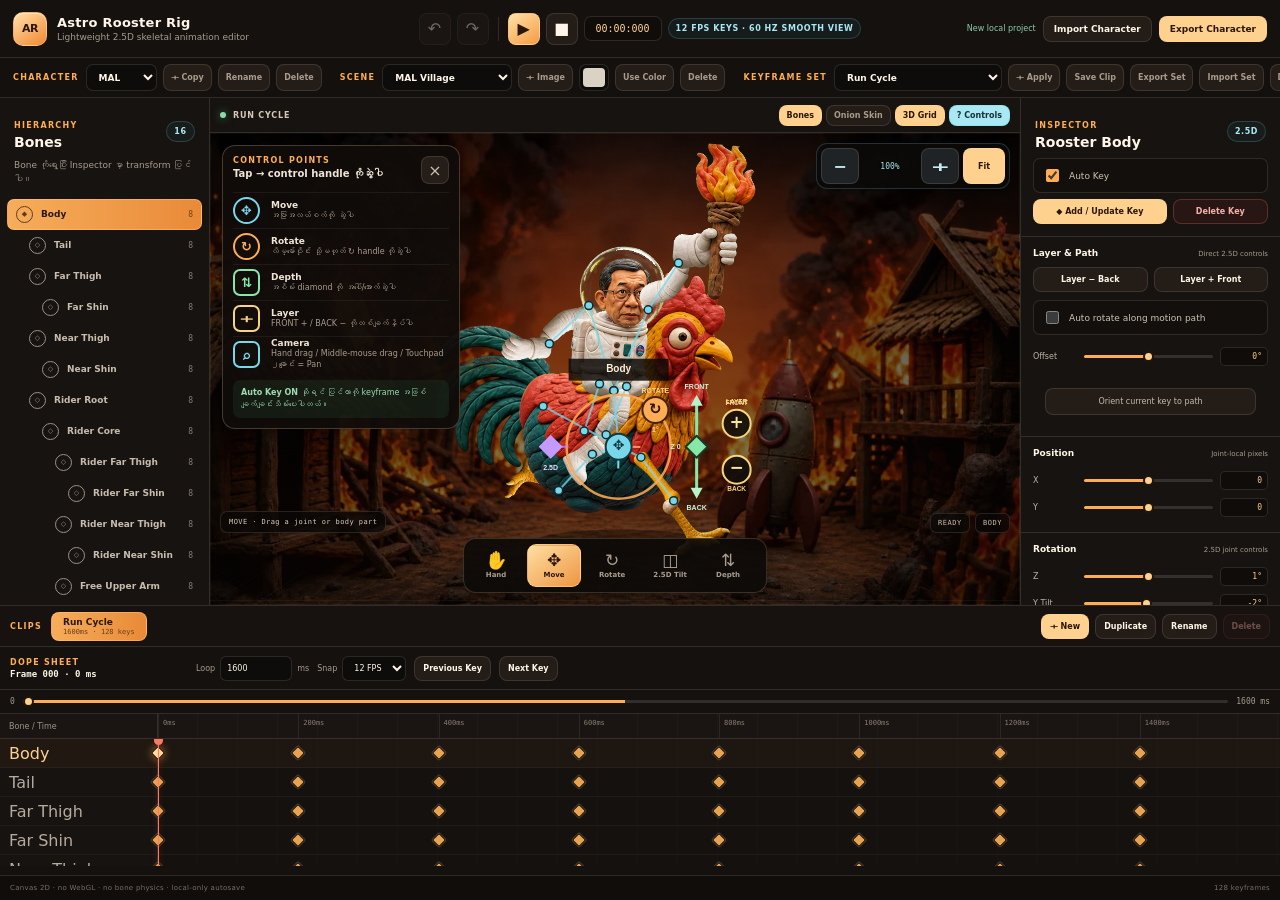
==== astro_rooster_rig_editor.html @ 4b8a8144 "Rage Animator: Astro Rooster 2.5D rig editor" ====
<!doctype html>
<html lang="my">
<head>
  <meta charset="utf-8">
  <meta name="viewport" content="width=device-width, initial-scale=1, viewport-fit=cover">
  <meta name="theme-color" content="#100d0b">
  <meta name="description" content="A lightweight 2.5D character, scene, and skeletal animation editor for the Astro Rooster story world.">
  <title>Astro Rooster · Character & 2.5D Rig Editor</title>
  <link rel="stylesheet" href="rig-editor/rig-editor.css?v=10">
</head>
<body>
  <div class="editor-app" id="editorApp">
    <header class="topbar">
      <div class="brand-lockup">
        <span class="brand-mark">AR</span>
        <div>
          <h1>Astro Rooster Rig</h1>
          <p>Lightweight 2.5D skeletal animation editor</p>
        </div>
      </div>

      <div class="transport" aria-label="Playback controls">
        <button class="tool-button" id="undoButton" type="button" title="Undo (Ctrl+Z)">↶</button>
        <button class="tool-button" id="redoButton" type="button" title="Redo (Ctrl+Shift+Z)">↷</button>
        <span class="toolbar-divider" aria-hidden="true"></span>
        <button class="tool-button primary" id="playButton" type="button" aria-label="Play animation" title="Play / Pause (Space)">
          <span id="playIcon" aria-hidden="true">▶</span>
        </button>
        <button class="tool-button" id="stopButton" type="button" aria-label="Stop and return to start" title="Stop">■</button>
        <output class="timecode" id="timecode">00:00:000</output>
        <span class="fps-chip">12 FPS keys · 60 Hz smooth view</span>
      </div>

      <div class="file-tools">
        <span class="save-state" id="saveState">Local autosave ready</span>
        <button class="text-button" id="importButton" type="button">Import Character</button>
        <button class="text-button accent" id="exportButton" type="button">Export Character</button>
        <input id="importInput" type="file" accept="application/json,.json" hidden>
        <input id="sceneImageInput" type="file" accept="image/*" hidden>
      </div>
    </header>

    <div class="library-bar" aria-label="Character and scene library">
      <div class="lib-group">
        <span class="kicker">Character</span>
        <select class="lib-select" id="characterSelect" aria-label="Active character"></select>
        <button class="mini-button" id="newCharacterButton" type="button" title="Save a customizable copy of the current character">＋ Copy</button>
        <button class="mini-button" id="renameCharacterButton" type="button">Rename</button>
        <button class="mini-button" id="deleteCharacterButton" type="button">Delete</button>
      </div>
      <div class="lib-group">
        <span class="kicker">Scene</span>
        <select class="lib-select" id="sceneSelect" aria-label="Active scene"></select>
        <button class="mini-button" id="addSceneButton" type="button" title="Add a background image as a new scene">＋ Image</button>
        <input class="scene-color-input" id="sceneColorInput" type="color" value="#d9d2c5" aria-label="Custom solid background color" title="Choose a solid background color">
        <button class="mini-button" id="useSolidColorButton" type="button" title="Use the selected one-color background">Use Color</button>
        <button class="mini-button" id="deleteSceneButton" type="button">Delete</button>
      </div>
      <div class="lib-group keyframe-lib-group">
        <span class="kicker">Keyframe Set</span>
        <select class="lib-select" id="keyframeSetSelect" aria-label="Ready-made keyframe set"></select>
        <button class="mini-button accent" id="applyKeyframeSetButton" type="button" title="Add this set as a new editable clip">＋ Apply</button>
        <button class="mini-button" id="saveKeyframeSetButton" type="button" title="Save the active clip into the keyframe library">Save Clip</button>
        <button class="mini-button" id="exportKeyframeSetButton" type="button">Export Set</button>
        <button class="mini-button" id="importKeyframeSetButton" type="button">Import Set</button>
        <button class="mini-button" id="deleteKeyframeSetButton" type="button">Delete</button>
        <input id="keyframeSetInput" type="file" accept="application/json,.json" hidden>
      </div>
    </div>

    <main class="workspace">
      <aside class="panel hierarchy-panel" id="hierarchyPanel" aria-label="Rig hierarchy">
        <div class="panel-heading">
          <div>
            <span class="kicker">Hierarchy</span>
            <h2>Bones</h2>
          </div>
          <span class="count-badge" id="boneCount">15</span>
        </div>
        <p class="panel-note">Bone ကိုရွေးပြီး Inspector မှာ transform ပြင်ပါ။</p>
        <div class="bone-list" id="boneList" role="tree" aria-label="Character bone hierarchy"></div>
      </aside>

      <section class="viewport-panel" id="viewportPanel" aria-label="Animation viewport">
        <div class="viewport-toolbar">
          <div class="shot-info">
            <span class="status-dot"></span>
            <strong id="activeClipLabel">RUN CYCLE</strong>
          </div>
          <div class="view-toggles">
            <button class="mini-button active" id="skeletonToggle" type="button" aria-pressed="true">Bones</button>
            <button class="mini-button" id="onionToggle" type="button" aria-pressed="false">Onion Skin</button>
            <button class="mini-button active" id="gridToggle" type="button" aria-pressed="true">3D Grid</button>
            <button class="mini-button help-button active" id="controlHelpButton" type="button" aria-pressed="true">? Controls</button>
          </div>
        </div>

        <div class="stage-shell show-grid" id="stageShell">
          <img
            class="scene-art"
            id="sceneArt"
            src="chickenrun-background-lite.webp"
            alt="Scene background for the animation stage"
            draggable="false"
          >
          <div class="perspective-floor" aria-hidden="true"></div>
          <canvas id="rigCanvas" aria-label="Editable skeletal character rig"></canvas>
          <div class="stage-vignette" aria-hidden="true"></div>
          <div class="camera-controls" aria-label="Stage camera controls">
            <button id="zoomOutButton" type="button" aria-label="Zoom out">−</button>
            <output id="cameraZoomLevel">100%</output>
            <button id="zoomInButton" type="button" aria-label="Zoom in">＋</button>
            <button class="fit-camera-button" id="fitCameraButton" type="button">Fit</button>
          </div>
          <div class="interaction-dock" id="interactionDock" role="toolbar" aria-label="Direct rig tools">
            <button class="rig-tool" data-tool="hand" type="button" aria-pressed="false" title="Hand camera pan (H)">
              <span aria-hidden="true">✋</span>
              <small>Hand</small>
            </button>
            <button class="rig-tool active" data-tool="move" type="button" aria-pressed="true">
              <span aria-hidden="true">✥</span>
              <small>Move</small>
            </button>
            <button class="rig-tool" data-tool="rotate" type="button" aria-pressed="false">
              <span aria-hidden="true">↻</span>
              <small>Rotate</small>
            </button>
            <button class="rig-tool" data-tool="tilt" type="button" aria-pressed="false">
              <span aria-hidden="true">◫</span>
              <small>2.5D Tilt</small>
            </button>
            <button class="rig-tool" data-tool="depth" type="button" aria-pressed="false">
              <span aria-hidden="true">⇅</span>
              <small>Depth</small>
            </button>
            <button class="rig-tool" data-tool="whole" type="button" aria-pressed="false">
              <span aria-hidden="true">◎</span>
              <small>Whole Rig</small>
            </button>
            <button class="rig-tool" data-tool="path" type="button" aria-pressed="false">
              <span aria-hidden="true">⌁</span>
              <small>Path</small>
            </button>
          </div>
          <output class="gesture-readout" id="gestureReadout" aria-live="polite">MOVE · Drag a joint or body part</output>
          <aside class="control-coach" id="controlCoach" aria-label="On-canvas control guide">
            <div class="coach-heading">
              <div>
                <span class="kicker">Control Points</span>
                <strong>Tap → control handle ကိုဆွဲပါ</strong>
              </div>
              <button id="closeControlCoach" type="button" aria-label="Close control guide">×</button>
            </div>
            <div class="coach-step">
              <span class="coach-swatch move-swatch">✥</span>
              <p><b>Move</b><small>အပြာအလယ်စက်ကို ဆွဲပါ</small></p>
            </div>
            <div class="coach-step">
              <span class="coach-swatch rotate-swatch">↻</span>
              <p><b>Rotate</b><small>လိမ္မော်ဝိုင်း သို့မဟုတ် ↻ handle ကိုဆွဲပါ</small></p>
            </div>
            <div class="coach-step">
              <span class="coach-swatch depth-swatch">⇅</span>
              <p><b>Depth</b><small>အစိမ်း diamond ကို အပေါ်/အောက်ဆွဲပါ</small></p>
            </div>
            <div class="coach-step">
              <span class="coach-swatch layer-swatch">＋</span>
              <p><b>Layer</b><small>FRONT + / BACK − ကိုတစ်ချက်နှိပ်ပါ</small></p>
            </div>
            <div class="coach-step">
              <span class="coach-swatch camera-swatch">⌕</span>
              <p><b>Camera</b><small>Hand drag / Middle-mouse drag / Touchpad ၂ချောင်း = Pan</small></p>
            </div>
            <p class="coach-tip"><b>Auto Key ON</b> ဆိုရင် ပြင်တာကို keyframe အဖြစ်ချက်ချင်းသိမ်းပေးပါတယ်။</p>
          </aside>
          <div class="stage-loading" id="stageLoading">Loading rig parts…</div>
          <div class="view-stats" aria-live="polite">
            <span id="renderStatus">READY</span>
            <span id="selectedStatus">Rooster Body</span>
          </div>
        </div>
      </section>

      <aside class="panel inspector-panel" id="inspectorPanel" aria-label="Selected bone inspector">
        <div class="panel-heading">
          <div>
            <span class="kicker">Inspector</span>
            <h2 id="selectedBoneName">Rooster Body</h2>
          </div>
          <span class="depth-badge">2.5D</span>
        </div>

        <div class="inspector-actions">
          <label class="toggle-row">
            <input id="autoKeyToggle" type="checkbox" checked>
            <span>Auto Key</span>
          </label>
          <button class="compact-button accent" id="addKeyButton" type="button">◆ Add / Update Key</button>
          <button class="compact-button danger" id="deleteKeyButton" type="button">Delete Key</button>
        </div>

        <div class="control-group direct-control-group">
          <div class="group-title">
            <span>Layer & Path</span>
            <small>Direct 2.5D controls</small>
          </div>
          <div class="layer-buttons">
            <button class="compact-button" id="layerDownButton" type="button">Layer − Back</button>
            <button class="compact-button" id="layerUpButton" type="button">Layer + Front</button>
          </div>
          <label class="toggle-row path-toggle">
            <input id="autoOrientPathToggle" type="checkbox">
            <span>Auto rotate along motion path</span>
          </label>
          <label class="property-row path-offset-row">
            <span>Offset</span>
            <input id="pathAngleOffset" type="range" min="-180" max="180" step="1" value="0">
            <output id="pathAngleOffsetOutput">0°</output>
          </label>
          <button class="reset-button path-orient-button" id="orientPathButton" type="button">Orient current key to path</button>
        </div>

        <div class="control-group">
          <div class="group-title">
            <span>Position</span>
            <small>Joint-local pixels</small>
          </div>
          <label class="property-row">
            <span>X</span>
            <input data-prop="tx" type="range" min="-140" max="140" step="1">
            <output data-output="tx">0</output>
          </label>
          <label class="property-row">
            <span>Y</span>
            <input data-prop="ty" type="range" min="-140" max="140" step="1">
            <output data-output="ty">0</output>
          </label>
        </div>

        <div class="control-group">
          <div class="group-title">
            <span>Rotation</span>
            <small>2.5D joint controls</small>
          </div>
          <label class="property-row">
            <span>Z</span>
            <input data-prop="rz" type="range" min="-180" max="180" step=".5">
            <output data-output="rz">0°</output>
          </label>
          <label class="property-row">
            <span>Y Tilt</span>
            <input data-prop="ry" type="range" min="-65" max="65" step=".5">
            <output data-output="ry">0°</output>
          </label>
        </div>

        <div class="control-group">
          <div class="group-title">
            <span>Depth & Scale</span>
            <small>Layer/perspective</small>
          </div>
          <label class="property-row">
            <span>Z Depth</span>
            <input data-prop="z" type="range" min="-160" max="160" step="1">
            <output data-output="z">0</output>
          </label>
          <label class="property-row">
            <span>Scale</span>
            <input data-prop="scale" type="range" min=".55" max="1.45" step=".01">
            <output data-output="scale">1.00×</output>
          </label>
        </div>

        <button class="reset-button" id="resetTransformButton" type="button">Reset current transform</button>

        <div class="help-card">
          <strong>Keyboard</strong>
          <span>Canvas — Select a tool, then mouse/touch drag</span>
          <span>H — Hand tool · Middle mouse — Pan</span>
          <span>Touchpad — Two-finger pan · Pinch zoom</span>
          <span>Camera — Two fingers zoom + pan</span>
          <span>Whole Rig — One finger moves the root</span>
          <span>Space — Play/Pause</span>
          <span>K — Add keyframe</span>
          <span>Delete — Remove key</span>
          <span>← / → — Previous/next frame</span>
        </div>
      </aside>
    </main>

    <section class="timeline-panel" id="timelinePanel" aria-label="Keyframe timeline">
      <div class="clip-bar" aria-label="Animation clips and actions">
        <span class="kicker">Clips</span>
        <div class="clip-tabs" id="clipTabs" role="tablist" aria-label="Animation actions"></div>
        <div class="clip-actions">
          <button class="compact-button accent" id="newClipButton" type="button" title="New empty action">＋ New</button>
          <button class="compact-button" id="duplicateClipButton" type="button" title="Duplicate current action">Duplicate</button>
          <button class="compact-button" id="renameClipButton" type="button" title="Rename current action">Rename</button>
          <button class="compact-button danger" id="deleteClipButton" type="button" title="Delete current action">Delete</button>
        </div>
      </div>
      <div class="timeline-toolbar">
        <div>
          <span class="kicker">Dope Sheet</span>
          <strong id="frameReadout">Frame 000 · 0 ms</strong>
        </div>
        <label class="duration-control">
          <span>Loop</span>
          <input id="durationInput" type="number" min="400" max="10000" step="100" value="1600">
          <span>ms</span>
        </label>
        <label class="snap-control">
          <span>Snap</span>
          <select id="snapSelect">
            <option value="12" selected>12 FPS</option>
            <option value="24">24 FPS</option>
            <option value="30">30 FPS</option>
            <option value="60">60 FPS</option>
            <option value="0">Free</option>
          </select>
        </label>
        <button class="compact-button" id="previousKeyButton" type="button">Previous Key</button>
        <button class="compact-button" id="nextKeyButton" type="button">Next Key</button>
      </div>

      <div class="scrubber-row">
        <span>0</span>
        <input id="timelineScrubber" type="range" min="0" max="1600" step="1" value="0" aria-label="Timeline playhead">
        <span id="durationLabel">1600 ms</span>
      </div>

      <div class="tracks-scroll" id="tracksScroll">
        <div class="ruler-row">
          <span class="track-label">Bone / Time</span>
          <div class="ruler" id="timelineRuler"></div>
        </div>
        <div class="tracks-body" id="tracksBody">
          <div class="timeline-playhead" id="timelinePlayhead" aria-hidden="true"></div>
        </div>
      </div>
    </section>

    <footer class="statusbar">
      <span>Canvas 2D · no WebGL · no bone physics · local-only autosave</span>
      <span id="keyCountStatus">0 keyframes</span>
    </footer>

    <nav class="mobile-nav" aria-label="Mobile editor navigation">
      <button class="active" data-scroll-target="viewportPanel" type="button"><span>▣</span><small>Stage</small></button>
      <button data-scroll-target="hierarchyPanel" type="button"><span>◇</span><small>Bones</small></button>
      <button class="mobile-key-button" id="mobileAddKeyButton" type="button"><span>◆</span><small>Key</small></button>
      <button data-scroll-target="inspectorPanel" type="button"><span>☷</span><small>Controls</small></button>
      <button data-scroll-target="timelinePanel" type="button"><span>⌁</span><small>Timeline</small></button>
    </nav>
  </div>

  <script src="rig-editor/rig-editor.js?v=10"></script>
</body>
</html>
---- rig-editor/rig-editor.css ----
:root {
  color-scheme: dark;
  --bg: #0e0c0b;
  --panel: #171310;
  --panel-2: #1d1814;
  --panel-3: #241d18;
  --line: rgba(255, 236, 211, .12);
  --line-strong: rgba(255, 196, 119, .28);
  --text: #fff6e9;
  --muted: #a89b8c;
  --accent: #ffad55;
  --accent-2: #ffd18f;
  --cyan: #78d7e9;
  --danger: #ee7770;
  --label-width: 158px;
  font-family: Inter, "Noto Sans Myanmar", "Myanmar Text", system-ui, sans-serif;
}

* {
  box-sizing: border-box;
}

html,
body {
  min-width: 320px;
  min-height: 100%;
  margin: 0;
  background: var(--bg);
}

body {
  height: 100vh;
  height: 100dvh;
  color: var(--text);
  overflow: hidden;
}

button,
input,
select {
  font: inherit;
}

button {
  color: inherit;
}

button:focus-visible,
input:focus-visible,
select:focus-visible {
  outline: 2px solid var(--accent);
  outline-offset: 2px;
}

.editor-app {
  height: 100vh;
  height: 100dvh;
  display: grid;
  grid-template-rows: 58px auto minmax(0, 1fr) minmax(180px, 30%) 25px;
  background:
    radial-gradient(circle at 45% 15%, rgba(111, 51, 27, .12), transparent 34%),
    var(--bg);
}

.library-bar {
  position: relative;
  z-index: 9;
  display: flex;
  align-items: center;
  gap: 18px;
  min-width: 0;
  padding: 6px 13px;
  overflow-x: auto;
  border-bottom: 1px solid var(--line);
  background: #13100e;
  scrollbar-width: none;
}

.library-bar::-webkit-scrollbar {
  display: none;
}

.lib-group {
  display: flex;
  align-items: center;
  flex: 0 0 auto;
  gap: 6px;
}

.lib-group .kicker {
  margin-right: 1px;
}

.lib-select {
  height: 27px;
  max-width: 190px;
  padding: 3px 8px;
  border: 1px solid var(--line);
  border-radius: 7px;
  color: var(--text);
  background: #0e0c0b;
  font-size: 9px;
  font-weight: 700;
}

.lib-group .mini-button {
  min-height: 27px;
}

.keyframe-lib-group .lib-select {
  min-width: 168px;
}

.scene-color-input {
  width: 30px;
  height: 27px;
  padding: 2px;
  border: 1px solid var(--line);
  border-radius: 7px;
  background: #0e0c0b;
  cursor: pointer;
}

.scene-color-input::-webkit-color-swatch-wrapper {
  padding: 1px;
}

.scene-color-input::-webkit-color-swatch {
  border: 0;
  border-radius: 4px;
}

.scene-color-input::-moz-color-swatch {
  border: 0;
  border-radius: 4px;
}

.topbar {
  position: relative;
  z-index: 10;
  display: grid;
  grid-template-columns: minmax(230px, 1fr) auto minmax(230px, 1fr);
  align-items: center;
  gap: 18px;
  min-width: 0;
  padding: 8px 13px;
  border-bottom: 1px solid var(--line);
  background: #15110f;
}

.brand-lockup,
.transport,
.file-tools,
.panel-heading,
.timeline-toolbar,
.inspector-actions,
.view-toggles,
.shot-info,
.scrubber-row,
.statusbar {
  display: flex;
  align-items: center;
}

.brand-lockup {
  min-width: 0;
  gap: 10px;
}

.brand-mark {
  display: grid;
  flex: 0 0 auto;
  width: 34px;
  height: 34px;
  place-items: center;
  border: 1px solid rgba(255, 194, 111, .45);
  border-radius: 10px;
  color: #2a1709;
  background: linear-gradient(145deg, #ffe1a8, #f18833);
  box-shadow: inset 0 1px rgba(255,255,255,.5);
  font-size: 11px;
  font-weight: 900;
  letter-spacing: -.04em;
}

.brand-lockup h1,
.brand-lockup p {
  overflow: hidden;
  margin: 0;
  text-overflow: ellipsis;
  white-space: nowrap;
}

.brand-lockup h1 {
  font-size: 13px;
  letter-spacing: .02em;
}

.brand-lockup p {
  margin-top: 2px;
  color: var(--muted);
  font-size: 9px;
}

.transport {
  justify-content: center;
  gap: 6px;
}

.toolbar-divider {
  width: 1px;
  height: 24px;
  margin: 0 3px;
  background: var(--line);
}

.tool-button,
.text-button,
.mini-button,
.compact-button,
.reset-button {
  border: 1px solid var(--line);
  border-radius: 8px;
  color: var(--text);
  background: #231c17;
  cursor: pointer;
  transition: border-color .15s ease, background .15s ease, color .15s ease, transform .15s ease;
}

.tool-button:hover,
.text-button:hover,
.mini-button:hover,
.compact-button:hover,
.reset-button:hover {
  border-color: var(--line-strong);
  background: #2b211a;
}

.tool-button:active,
.text-button:active,
.mini-button:active,
.compact-button:active,
.reset-button:active {
  transform: translateY(1px);
}

.tool-button {
  display: grid;
  width: 32px;
  height: 32px;
  padding: 0;
  place-items: center;
}

.tool-button.primary {
  color: #2a1709;
  border-color: rgba(255, 211, 143, .55);
  background: linear-gradient(145deg, #ffe1a7, #f59b43);
}

.tool-button:disabled,
.compact-button:disabled {
  opacity: .38;
  cursor: default;
  transform: none;
}

.timecode {
  min-width: 78px;
  padding: 6px 7px;
  border: 1px solid var(--line);
  border-radius: 7px;
  color: var(--accent-2);
  background: #0f0c0a;
  font-family: "SFMono-Regular", Consolas, monospace;
  font-size: 10px;
  text-align: center;
}

.fps-chip,
.count-badge,
.depth-badge {
  padding: 5px 7px;
  border: 1px solid rgba(120, 215, 233, .2);
  border-radius: 999px;
  color: #a9e9f3;
  background: rgba(37, 104, 116, .13);
  font-size: 8px;
  font-weight: 800;
  letter-spacing: .07em;
  text-transform: uppercase;
  white-space: nowrap;
}

.file-tools {
  min-width: 0;
  justify-content: flex-end;
  gap: 7px;
}

.save-state {
  overflow: hidden;
  max-width: 150px;
  color: #8fcba9;
  font-size: 8px;
  text-overflow: ellipsis;
  white-space: nowrap;
}

.text-button {
  padding: 7px 10px;
  font-size: 9px;
  font-weight: 800;
}

.text-button.accent,
.compact-button.accent {
  color: #2a1709;
  border-color: rgba(255, 211, 143, .45);
  background: var(--accent-2);
}

.workspace {
  display: grid;
  min-height: 0;
  grid-template-columns: 210px minmax(360px, 1fr) 260px;
  background: #0c0a09;
}

.panel {
  min-width: 0;
  min-height: 0;
  overflow: auto;
  background: var(--panel);
}

.hierarchy-panel {
  border-right: 1px solid var(--line);
}

.inspector-panel {
  border-left: 1px solid var(--line);
}

.panel-heading {
  justify-content: space-between;
  gap: 12px;
  padding: 15px 14px 8px;
}

.panel-heading h2 {
  margin: 2px 0 0;
  font-size: 14px;
}

.kicker {
  color: var(--accent);
  font-size: 8px;
  font-weight: 900;
  letter-spacing: .16em;
  text-transform: uppercase;
}

.count-badge,
.depth-badge {
  min-width: 29px;
  text-align: center;
}

.panel-note {
  margin: 0;
  padding: 0 14px 12px;
  color: var(--muted);
  font-size: 9px;
  line-height: 1.6;
}

.bone-list {
  padding: 0 7px 18px;
}

.bone-item {
  position: relative;
  display: grid;
  width: 100%;
  grid-template-columns: 18px minmax(0, 1fr) auto;
  align-items: center;
  gap: 7px;
  min-height: 31px;
  padding: 5px 8px;
  padding-left: calc(8px + var(--depth, 0) * 13px);
  border: 1px solid transparent;
  border-radius: 7px;
  color: #c8bcaf;
  background: transparent;
  cursor: pointer;
  text-align: left;
}

.bone-item:hover {
  color: var(--text);
  background: rgba(255,255,255,.035);
}

.bone-item.selected {
  color: #2b1709;
  border-color: rgba(255, 205, 135, .42);
  background: linear-gradient(90deg, #f6ad5a, #e98a38);
}

.bone-icon {
  display: grid;
  width: 17px;
  height: 17px;
  place-items: center;
  border: 1px solid currentColor;
  border-radius: 50%;
  font-size: 7px;
  opacity: .75;
}

.bone-name {
  overflow: hidden;
  font-size: 9px;
  font-weight: 700;
  text-overflow: ellipsis;
  white-space: nowrap;
}

.bone-keys {
  font-family: Consolas, monospace;
  font-size: 8px;
  opacity: .64;
}

.viewport-panel {
  position: relative;
  display: grid;
  min-width: 0;
  min-height: 0;
  grid-template-rows: 35px minmax(0, 1fr);
  overflow: hidden;
  background: #0c0a09;
}

.viewport-toolbar {
  display: flex;
  align-items: center;
  justify-content: space-between;
  gap: 12px;
  padding: 5px 10px;
  border-bottom: 1px solid var(--line);
  background: #171310;
}

.shot-info {
  gap: 7px;
  min-width: 0;
  color: #d6c8b8;
  font-size: 8px;
  letter-spacing: .1em;
}

.shot-info strong {
  overflow: hidden;
  text-overflow: ellipsis;
  white-space: nowrap;
}

.status-dot {
  width: 6px;
  height: 6px;
  flex: 0 0 auto;
  border-radius: 50%;
  background: #8adcae;
  box-shadow: 0 0 9px rgba(99, 221, 149, .55);
}

.view-toggles {
  gap: 4px;
}

.mini-button {
  padding: 5px 7px;
  color: var(--muted);
  font-size: 8px;
  font-weight: 800;
}

.mini-button.active {
  color: #2a1709;
  border-color: rgba(255, 211, 143, .45);
  background: var(--accent-2);
}

.mini-button.help-button {
  color: #d5c8ba;
  background: #251d18;
}

.mini-button.help-button.active {
  color: #153139;
  border-color: rgba(120, 215, 233, .38);
  background: #a9e9f3;
}

.stage-shell {
  position: relative;
  min-width: 0;
  min-height: 0;
  overflow: hidden;
  isolation: isolate;
  background: #1a0d08;
}

.scene-art {
  position: absolute;
  z-index: -5;
  inset: 0;
  width: 100%;
  height: 100%;
  object-fit: cover;
  filter: saturate(.92) brightness(.69) contrast(1.05);
  pointer-events: none;
  user-select: none;
}

.stage-shell {
  background-repeat: no-repeat;
  background-size: cover;
  background-position: center;
}

.stage-shell.scene-stars::after {
  content: "";
  position: absolute;
  z-index: -3;
  inset: 0;
  background-image:
    radial-gradient(1.5px 1.5px at 14% 22%, rgba(255, 255, 255, .9), transparent),
    radial-gradient(1.5px 1.5px at 32% 64%, rgba(200, 232, 255, .8), transparent),
    radial-gradient(1px 1px at 52% 30%, rgba(255, 255, 255, .8), transparent),
    radial-gradient(1.5px 1.5px at 68% 48%, rgba(255, 246, 220, .8), transparent),
    radial-gradient(1px 1px at 82% 20%, rgba(255, 255, 255, .75), transparent),
    radial-gradient(1.5px 1.5px at 88% 72%, rgba(210, 235, 255, .8), transparent),
    radial-gradient(1px 1px at 24% 82%, rgba(255, 255, 255, .7), transparent),
    radial-gradient(1px 1px at 46% 88%, rgba(255, 255, 255, .7), transparent),
    radial-gradient(1.5px 1.5px at 60% 12%, rgba(255, 255, 255, .85), transparent);
  pointer-events: none;
}

.stage-shell::before {
  content: "";
  position: absolute;
  z-index: -4;
  inset: 0;
  background:
    linear-gradient(180deg, rgba(5, 8, 12, .16), rgba(19, 10, 7, .34)),
    radial-gradient(circle at 48% 46%, transparent 0 28%, rgba(6, 3, 2, .33) 78%);
  pointer-events: none;
}

.perspective-floor {
  position: absolute;
  z-index: -2;
  left: -15%;
  right: -15%;
  bottom: -8%;
  height: 49%;
  opacity: 0;
  transform: perspective(520px) rotateX(62deg);
  transform-origin: center bottom;
  background-image:
    linear-gradient(rgba(120, 215, 233, .16) 1px, transparent 1px),
    linear-gradient(90deg, rgba(120, 215, 233, .16) 1px, transparent 1px);
  background-size: 54px 42px;
  mask-image: linear-gradient(180deg, transparent, #000 34%);
  transition: opacity .15s ease;
  pointer-events: none;
}

.stage-shell.show-grid .perspective-floor {
  opacity: .38;
}

#rigCanvas {
  position: absolute;
  z-index: 0;
  inset: 0;
  width: 100%;
  height: 100%;
  cursor: crosshair;
  overscroll-behavior: contain;
  touch-action: none;
}

.stage-vignette {
  position: absolute;
  z-index: 2;
  inset: 0;
  border: 1px solid rgba(255,255,255,.04);
  box-shadow: inset 0 0 80px rgba(0,0,0,.42);
  pointer-events: none;
}

.interaction-dock {
  position: absolute;
  z-index: 4;
  left: 50%;
  bottom: 12px;
  display: flex;
  align-items: stretch;
  gap: 4px;
  max-width: calc(100% - 24px);
  padding: 5px;
  overflow-x: auto;
  border: 1px solid rgba(255, 220, 174, .18);
  border-radius: 13px;
  background: rgba(13, 10, 8, .92);
  box-shadow: 0 8px 28px rgba(0, 0, 0, .34);
  transform: translateX(-50%);
  overscroll-behavior-x: contain;
  scrollbar-width: none;
}

.camera-controls {
  position: absolute;
  z-index: 4;
  top: 10px;
  right: 10px;
  display: grid;
  grid-template-columns: 38px 54px 38px 42px;
  align-items: center;
  gap: 4px;
  padding: 4px;
  border: 1px solid rgba(120, 215, 233, .2);
  border-radius: 11px;
  background: rgba(12, 10, 9, .9);
  box-shadow: 0 8px 24px rgba(0, 0, 0, .3);
}

.camera-controls button {
  display: grid;
  min-width: 36px;
  min-height: 36px;
  padding: 0;
  place-items: center;
  border: 1px solid var(--line);
  border-radius: 8px;
  color: #c5edf4;
  background: #202326;
  cursor: pointer;
  font-weight: 900;
  touch-action: manipulation;
}

.camera-controls button:active {
  color: #153139;
  background: #a9e9f3;
}

.camera-controls output {
  color: #a9e9f3;
  font-family: Consolas, monospace;
  font-size: 8px;
  text-align: center;
}

.camera-controls .fit-camera-button {
  color: #2b1709;
  background: var(--accent-2);
  font-size: 8px;
}

.interaction-dock::-webkit-scrollbar {
  display: none;
}

.rig-tool {
  display: grid;
  flex: 0 0 54px;
  min-height: 43px;
  place-items: center;
  align-content: center;
  gap: 2px;
  padding: 4px 5px;
  border: 1px solid transparent;
  border-radius: 9px;
  color: #a99d90;
  background: transparent;
  cursor: pointer;
  touch-action: manipulation;
}

.rig-tool span {
  font-size: 17px;
  line-height: 1;
}

.rig-tool small {
  font-size: 7px;
  font-weight: 850;
  white-space: nowrap;
}

.rig-tool:hover {
  color: var(--text);
  background: rgba(255, 255, 255, .045);
}

.rig-tool.active {
  color: #2b1709;
  border-color: rgba(255, 224, 171, .48);
  background: linear-gradient(145deg, #ffe0a4, #ee9542);
}

.rig-tool[data-tool="hand"].active {
  color: #153139;
  border-color: rgba(120, 215, 233, .48);
  background: linear-gradient(145deg, #c8f4fa, #71cfdf);
}

.gesture-readout {
  position: absolute;
  z-index: 3;
  left: 10px;
  bottom: 72px;
  max-width: calc(100% - 20px);
  padding: 6px 8px;
  overflow: hidden;
  border: 1px solid var(--line);
  border-radius: 7px;
  color: #d9ccbd;
  background: rgba(11, 8, 7, .78);
  font-family: Consolas, monospace;
  font-size: 7px;
  letter-spacing: .06em;
  text-overflow: ellipsis;
  white-space: nowrap;
  pointer-events: none;
}

.control-coach {
  position: absolute;
  z-index: 4;
  top: 12px;
  left: 12px;
  width: min(238px, calc(100% - 24px));
  padding: 10px;
  border: 1px solid rgba(255, 224, 176, .22);
  border-radius: 13px;
  color: #efe4d6;
  background: rgba(16, 12, 10, .94);
  box-shadow: 0 14px 38px rgba(0, 0, 0, .34);
  transition: opacity .16s ease, transform .16s ease, visibility .16s ease;
}

.control-coach.hidden {
  opacity: 0;
  visibility: hidden;
  transform: translateY(-6px);
  pointer-events: none;
}

.coach-heading {
  display: flex;
  align-items: flex-start;
  justify-content: space-between;
  gap: 8px;
  margin-bottom: 8px;
}

.coach-heading > div {
  display: grid;
  gap: 3px;
}

.coach-heading strong {
  font-size: 10px;
}

.coach-heading button {
  display: grid;
  width: 28px;
  height: 28px;
  flex: 0 0 auto;
  padding: 0;
  place-items: center;
  border: 1px solid var(--line);
  border-radius: 8px;
  color: #cbbeb0;
  background: #251d18;
  cursor: pointer;
  touch-action: manipulation;
}

.coach-step {
  display: grid;
  grid-template-columns: 30px minmax(0, 1fr);
  align-items: center;
  gap: 8px;
  min-height: 36px;
  border-top: 1px solid rgba(255, 255, 255, .06);
}

.coach-step p {
  display: grid;
  gap: 1px;
  margin: 0;
}

.coach-step b {
  font-size: 9px;
}

.coach-step small {
  color: #a99c8e;
  font-size: 8px;
  line-height: 1.35;
}

.coach-swatch {
  display: grid;
  width: 27px;
  height: 27px;
  place-items: center;
  border: 2px solid currentColor;
  border-radius: 50%;
  font-size: 13px;
  font-weight: 900;
}

.move-swatch {
  color: #78d7e9;
}

.rotate-swatch {
  color: #ffad55;
}

.depth-swatch {
  color: #88e6a8;
  border-radius: 7px;
}

.layer-swatch {
  color: #f5d57e;
  border-radius: 7px;
}

.camera-swatch {
  color: #78d7e9;
  border-radius: 7px;
}

.coach-tip {
  margin: 8px 0 0;
  padding: 7px 8px;
  border-radius: 7px;
  color: #9fdcb4;
  background: rgba(57, 129, 80, .13);
  font-size: 8px;
  line-height: 1.5;
}

.stage-loading {
  position: absolute;
  z-index: 5;
  inset: 0;
  display: grid;
  place-items: center;
  color: var(--accent-2);
  background: #110d0b;
  font-size: 10px;
  font-weight: 800;
  letter-spacing: .12em;
  text-transform: uppercase;
  transition: opacity .2s ease, visibility .2s ease;
}

.stage-loading.hidden {
  opacity: 0;
  visibility: hidden;
}

.view-stats {
  position: absolute;
  z-index: 3;
  right: 10px;
  bottom: 72px;
  display: flex;
  gap: 5px;
  pointer-events: none;
}

.view-stats span {
  padding: 5px 7px;
  border: 1px solid var(--line);
  border-radius: 6px;
  color: #cdbfac;
  background: rgba(11, 8, 7, .78);
  font-family: Consolas, monospace;
  font-size: 7px;
  letter-spacing: .08em;
  text-transform: uppercase;
}

.inspector-actions {
  flex-wrap: wrap;
  gap: 6px;
  padding: 0 12px 12px;
}

.direct-control-group {
  display: grid;
  gap: 8px;
}

.direct-control-group .group-title {
  margin-bottom: 1px;
}

.layer-buttons {
  display: grid;
  grid-template-columns: 1fr 1fr;
  gap: 6px;
}

.path-toggle {
  width: auto;
}

.path-offset-row {
  grid-template-columns: 44px minmax(60px, 1fr) 48px;
}

.path-orient-button {
  width: 100%;
  margin: 0;
}

.toggle-row {
  display: flex;
  align-items: center;
  gap: 7px;
  width: 100%;
  padding: 7px 8px;
  border: 1px solid var(--line);
  border-radius: 7px;
  color: #d0c2b2;
  background: #120f0d;
  font-size: 9px;
}

.toggle-row input {
  accent-color: var(--accent);
}

.compact-button {
  flex: 1 1 auto;
  padding: 7px 8px;
  font-size: 8px;
  font-weight: 800;
  white-space: nowrap;
}

.compact-button.danger {
  color: #f6b0aa;
  border-color: rgba(238, 119, 112, .25);
  background: rgba(117, 42, 38, .18);
}

.control-group {
  padding: 11px 12px;
  border-top: 1px solid var(--line);
}

.group-title {
  display: flex;
  align-items: baseline;
  justify-content: space-between;
  gap: 8px;
  margin-bottom: 9px;
}

.group-title span {
  font-size: 9px;
  font-weight: 850;
}

.group-title small {
  color: var(--muted);
  font-size: 7px;
}

.property-row {
  display: grid;
  grid-template-columns: 44px minmax(60px, 1fr) 48px;
  align-items: center;
  gap: 7px;
  min-height: 27px;
  color: #bfb3a7;
  font-size: 8px;
}

.property-row output {
  padding: 4px 5px;
  border: 1px solid var(--line);
  border-radius: 5px;
  color: var(--accent-2);
  background: #0f0c0a;
  font-family: Consolas, monospace;
  text-align: right;
}

input[type="range"] {
  width: 100%;
  height: 3px;
  margin: 0;
  appearance: none;
  border-radius: 999px;
  background:
    linear-gradient(90deg, var(--accent) var(--fill, 50%), rgba(255,255,255,.12) var(--fill, 50%));
  cursor: pointer;
}

input[type="range"]::-webkit-slider-thumb {
  width: 11px;
  height: 11px;
  appearance: none;
  border: 2px solid #24150b;
  border-radius: 50%;
  background: var(--accent-2);
}

input[type="range"]::-moz-range-thumb {
  width: 8px;
  height: 8px;
  border: 2px solid #24150b;
  border-radius: 50%;
  background: var(--accent-2);
}

.reset-button {
  width: calc(100% - 24px);
  margin: 10px 12px;
  padding: 8px;
  color: #c7bbaf;
  font-size: 8px;
}

.help-card {
  display: grid;
  gap: 5px;
  margin: 12px;
  padding: 10px;
  border: 1px solid rgba(120, 215, 233, .13);
  border-radius: 9px;
  color: #9da7a5;
  background: rgba(22, 62, 69, .09);
  font-size: 8px;
}

.help-card strong {
  margin-bottom: 2px;
  color: #a9e9f3;
}

.timeline-panel {
  min-height: 0;
  border-top: 1px solid var(--line);
  background: #14110f;
}

.clip-bar {
  display: flex;
  align-items: center;
  gap: 9px;
  height: 41px;
  padding: 0 10px;
  border-bottom: 1px solid var(--line);
  background: #17120f;
}

.clip-bar > .kicker {
  flex: 0 0 auto;
}

.clip-tabs {
  display: flex;
  flex: 1 1 auto;
  gap: 6px;
  min-width: 0;
  overflow-x: auto;
  padding: 3px 0;
  scrollbar-width: none;
}

.clip-tabs::-webkit-scrollbar {
  display: none;
}

.clip-tab {
  display: grid;
  flex: 0 0 auto;
  gap: 1px;
  padding: 4px 11px;
  border: 1px solid var(--line);
  border-radius: 8px;
  color: #c8bcaf;
  background: #211a15;
  cursor: pointer;
  text-align: left;
  transition: border-color .15s ease, background .15s ease, color .15s ease;
}

.clip-tab:hover {
  border-color: var(--line-strong);
  color: var(--text);
}

.clip-tab.active {
  color: #2b1709;
  border-color: rgba(255, 205, 135, .42);
  background: linear-gradient(90deg, #f6ad5a, #e98a38);
}

.clip-tab-name {
  overflow: hidden;
  max-width: 140px;
  font-size: 9px;
  font-weight: 800;
  text-overflow: ellipsis;
  white-space: nowrap;
}

.clip-tab-meta {
  font-family: Consolas, monospace;
  font-size: 7px;
  color: var(--muted);
  white-space: nowrap;
}

.clip-tab.active .clip-tab-meta {
  color: #6a3d1a;
}

.clip-actions {
  display: flex;
  flex: 0 0 auto;
  gap: 6px;
}

.clip-actions .compact-button {
  flex: 0 0 auto;
}

.timeline-toolbar {
  gap: 8px;
  min-height: 43px;
  padding: 6px 10px;
  border-bottom: 1px solid var(--line);
}

.timeline-toolbar > div:first-child {
  display: grid;
  min-width: 178px;
  gap: 2px;
}

.timeline-toolbar strong {
  font-family: Consolas, monospace;
  font-size: 9px;
}

.duration-control,
.snap-control {
  display: flex;
  align-items: center;
  gap: 5px;
  color: var(--muted);
  font-size: 8px;
}

.duration-control input,
.snap-control select {
  height: 25px;
  border: 1px solid var(--line);
  border-radius: 6px;
  color: var(--text);
  background: #0e0c0b;
  font-size: 8px;
}

.duration-control input {
  width: 72px;
  padding: 3px 6px;
}

.snap-control select {
  padding: 3px 7px;
}

.timeline-toolbar .compact-button {
  flex: 0 0 auto;
}

.scrubber-row {
  gap: 8px;
  padding: 7px 10px;
  border-bottom: 1px solid var(--line);
  color: var(--muted);
  font-family: Consolas, monospace;
  font-size: 8px;
}

.scrubber-row input {
  flex: 1;
}

.tracks-scroll {
  position: relative;
  height: calc(100% - 117px);
  overflow: auto;
}

.ruler-row,
.track-row {
  display: grid;
  min-width: 780px;
  grid-template-columns: var(--label-width) minmax(620px, 1fr);
}

.ruler-row {
  position: sticky;
  z-index: 4;
  top: 0;
  height: 25px;
  border-bottom: 1px solid var(--line);
  background: #1a1512;
}

.track-label {
  display: flex;
  align-items: center;
  overflow: hidden;
  padding: 0 9px;
  border-right: 1px solid var(--line);
  color: #9f9387;
  font-size: 8px;
  text-overflow: ellipsis;
  white-space: nowrap;
}

.ruler {
  position: relative;
  background:
    repeating-linear-gradient(90deg, transparent 0 39px, rgba(255,255,255,.035) 40px);
}

.ruler-mark {
  position: absolute;
  top: 0;
  bottom: 0;
  border-left: 1px solid rgba(255,255,255,.08);
}

.ruler-mark span {
  position: absolute;
  top: 5px;
  left: 4px;
  color: #887d72;
  font-family: Consolas, monospace;
  font-size: 7px;
}

.tracks-body {
  position: relative;
}

.track-row {
  height: 29px;
  border-bottom: 1px solid rgba(255,255,255,.045);
}

.track-row.selected {
  background: rgba(255, 168, 80, .045);
}

.track-row .track-label {
  border: 0;
  border-right: 1px solid var(--line);
  color: #b6aa9d;
  background: #171310;
  cursor: pointer;
  font: inherit;
  text-align: left;
}

.track-row.selected .track-label {
  color: var(--accent-2);
  background: #201811;
}

.track-lane {
  position: relative;
  cursor: pointer;
  background:
    repeating-linear-gradient(90deg, transparent 0 39px, rgba(255,255,255,.026) 40px);
}

.track-lane:hover {
  background-color: rgba(255,255,255,.018);
}

.key-diamond {
  position: absolute;
  z-index: 2;
  top: 50%;
  width: 10px;
  height: 10px;
  padding: 0;
  border: 1px solid #2f1a0c;
  border-radius: 2px;
  background: #e6a453;
  box-shadow: 0 0 0 1px rgba(255, 225, 179, .18);
  cursor: pointer;
  transform: translate(-50%, -50%) rotate(45deg);
}

.key-diamond:hover,
.key-diamond.current {
  background: #ffe0a4;
  box-shadow: 0 0 9px rgba(255, 168, 75, .64);
}

.timeline-playhead {
  position: absolute;
  z-index: 3;
  top: 0;
  bottom: 0;
  left: var(--label-width);
  width: 1px;
  background: #ff795f;
  box-shadow: 0 0 6px rgba(255, 83, 59, .45);
  pointer-events: none;
}

.timeline-playhead::before {
  content: "";
  position: absolute;
  top: -1px;
  left: -4px;
  width: 9px;
  height: 7px;
  border-radius: 2px 2px 5px 5px;
  background: #ff795f;
}

.statusbar {
  justify-content: space-between;
  gap: 12px;
  padding: 0 10px;
  border-top: 1px solid var(--line);
  color: #776e65;
  background: #100d0b;
  font-size: 7px;
  letter-spacing: .04em;
}

.mobile-nav {
  display: none;
}

@media (max-width: 1050px) {
  .topbar {
    grid-template-columns: minmax(190px, 1fr) auto;
  }

  .file-tools {
    display: none;
  }

  .workspace {
    grid-template-columns: 185px minmax(340px, 1fr) 235px;
  }

  .fps-chip {
    display: none;
  }
}

@media (max-width: 780px), (max-height: 520px) and (orientation: landscape) {
  body {
    overflow: auto;
    padding-bottom: calc(60px + env(safe-area-inset-bottom));
  }

  .editor-app {
    min-height: 100svh;
    grid-template-rows: auto auto auto 330px 25px;
  }

  .library-bar {
    height: auto;
    min-height: 44px;
    flex-wrap: wrap;
    overflow: visible;
    gap: 8px 10px;
    padding: 8px 9px;
  }

  .lib-group {
    flex-wrap: wrap;
  }

  .lib-select {
    max-width: 130px;
  }

  .keyframe-lib-group {
    width: max-content;
    min-width: 100%;
  }

  .keyframe-lib-group .lib-select {
    min-width: 148px;
    max-width: 190px;
  }

  .topbar {
    position: sticky;
    z-index: 30;
    top: 0;
    grid-template-columns: 1fr;
    gap: 8px;
    padding: 9px;
  }

  .brand-lockup {
    justify-content: center;
  }

  .file-tools {
    display: flex;
    justify-content: center;
  }

  .save-state {
    display: none;
  }

  .workspace {
    min-height: 790px;
    grid-template-columns: 1fr;
    grid-template-rows: 95px 455px auto;
  }

  .hierarchy-panel {
    border-right: 0;
    border-bottom: 1px solid var(--line);
  }

  .hierarchy-panel .panel-heading,
  .hierarchy-panel .panel-note {
    display: none;
  }

  .bone-list {
    display: flex;
    gap: 5px;
    overflow-x: auto;
    padding: 8px;
  }

  .bone-item {
    width: max-content;
    min-width: 112px;
    padding-left: 8px;
  }

  .viewport-panel {
    grid-row: 2;
  }

  .viewport-toolbar {
    padding-inline: 8px;
  }

  .shot-info {
    display: none;
  }

  .view-toggles {
    width: 100%;
    justify-content: space-between;
  }

  .mini-button {
    flex: 1 1 auto;
    min-height: 32px;
    padding-inline: 9px;
  }

  .camera-controls {
    top: 8px;
    right: 8px;
    grid-template-columns: 44px 58px 44px 48px;
    gap: 5px;
    padding: 5px;
  }

  .camera-controls button {
    min-width: 44px;
    min-height: 44px;
    font-size: 17px;
  }

  .camera-controls .fit-camera-button {
    font-size: 10px;
  }

  .camera-controls output {
    font-size: 10px;
  }

  .interaction-dock {
    right: 8px;
    bottom: max(8px, env(safe-area-inset-bottom));
    left: 8px;
    max-width: none;
    padding: 6px;
    transform: none;
  }

  .rig-tool {
    flex-basis: 62px;
    min-height: 49px;
  }

  .rig-tool span {
    font-size: 20px;
  }

  .rig-tool small {
    font-size: 8px;
  }

  .gesture-readout,
  .view-stats {
    bottom: 73px;
  }

  .gesture-readout {
    right: 10px;
    text-align: center;
  }

  .control-coach {
    z-index: 5;
    top: 8px;
    left: 8px;
    width: min(250px, calc(100% - 16px));
    max-height: calc(100% - 92px);
    overflow-y: auto;
  }

  .coach-step {
    min-height: 40px;
  }

  .coach-step b {
    font-size: 10px;
  }

  .coach-step small,
  .coach-tip {
    font-size: 9px;
  }

  .inspector-panel {
    grid-row: 3;
    border-top: 1px solid var(--line);
    border-left: 0;
  }

  .control-group {
    display: block;
  }

  .group-title {
    margin-bottom: 10px;
  }

  .property-row {
    min-height: 44px;
    grid-template-columns: 58px minmax(100px, 1fr) 55px;
    gap: 10px;
    font-size: 10px;
  }

  .property-row output {
    padding-block: 6px;
  }

  input[type="range"] {
    height: 5px;
  }

  input[type="range"]::-webkit-slider-thumb {
    width: 21px;
    height: 21px;
  }

  input[type="range"]::-moz-range-thumb {
    width: 18px;
    height: 18px;
  }

  .compact-button,
  .reset-button,
  .text-button {
    min-height: 40px;
    font-size: 10px;
  }

  .toggle-row {
    min-height: 42px;
    font-size: 10px;
  }

  .timeline-panel {
    min-height: 360px;
  }

  .clip-bar {
    height: auto;
    flex-wrap: wrap;
    gap: 6px;
    padding: 7px 9px;
  }

  .clip-bar > .kicker {
    width: 100%;
  }

  .clip-tabs {
    order: 3;
    width: 100%;
  }

  .clip-actions {
    flex-wrap: wrap;
  }

  .clip-actions .compact-button {
    min-height: 34px;
    padding-inline: 10px;
  }

  .tracks-scroll {
    height: 220px;
  }

  .timeline-toolbar {
    flex-wrap: wrap;
  }

  .timeline-toolbar > div:first-child {
    min-width: 150px;
  }

  .mobile-nav {
    position: fixed;
    z-index: 60;
    right: 0;
    bottom: 0;
    left: 0;
    display: grid;
    min-height: calc(56px + env(safe-area-inset-bottom));
    grid-template-columns: repeat(5, 1fr);
    padding: 4px 5px max(4px, env(safe-area-inset-bottom));
    border-top: 1px solid rgba(255, 218, 168, .2);
    background: rgba(17, 13, 11, .97);
    box-shadow: 0 -8px 24px rgba(0, 0, 0, .35);
  }

  .mobile-nav button {
    display: grid;
    min-width: 0;
    min-height: 48px;
    place-items: center;
    align-content: center;
    gap: 2px;
    padding: 3px;
    border: 0;
    border-radius: 9px;
    color: #b9ada0;
    background: transparent;
    touch-action: manipulation;
  }

  .mobile-nav button:active {
    color: var(--text);
    background: rgba(255, 255, 255, .07);
  }

  .mobile-nav button.active {
    color: #a9e9f3;
    background: rgba(69, 146, 160, .14);
  }

  .mobile-nav span {
    font-size: 17px;
    line-height: 1;
  }

  .mobile-nav small {
    font-size: 8px;
    font-weight: 800;
  }

  .mobile-nav .mobile-key-button {
    color: #2b1709;
    background: linear-gradient(145deg, #ffe0a4, #ee9542);
  }
}

@media (max-height: 520px) and (orientation: landscape) {
  .brand-lockup,
  .file-tools {
    display: none;
  }

  .topbar {
    grid-template-columns: 1fr;
    padding-block: 5px;
  }

  .workspace {
    min-height: 720px;
    grid-template-rows: 72px 390px auto;
  }

  .bone-list {
    padding-block: 6px;
  }

  .control-coach {
    max-height: 285px;
  }
}

@media (prefers-reduced-motion: reduce) {
  *,
  *::before,
  *::after {
    animation-duration: .001ms !important;
    animation-iteration-count: 1 !important;
    scroll-behavior: auto !important;
  }
}
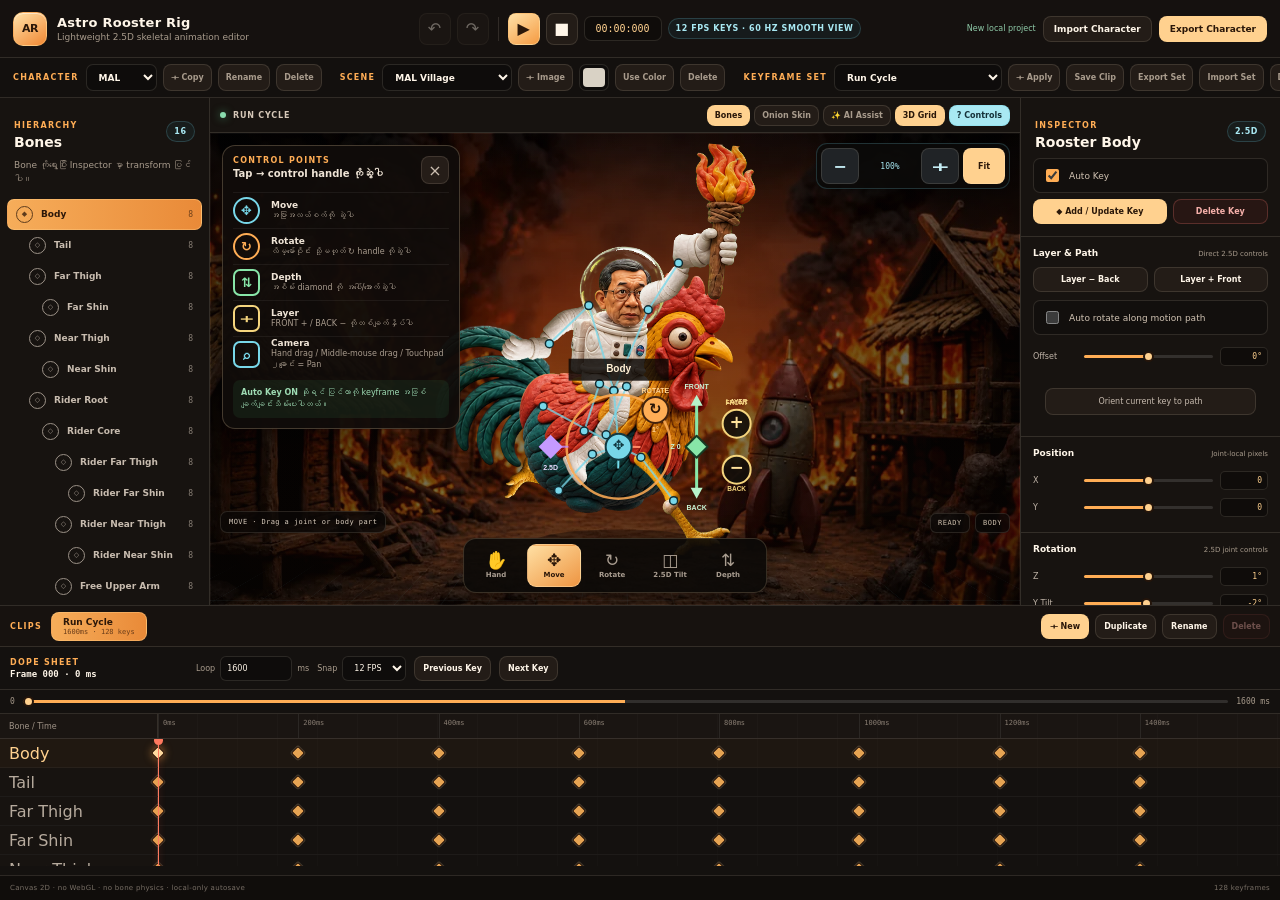
==== commit d8a32eab: "Add AI auto-assist: toggleable eased smoothing of neighbouring keyframes with child follow-through" ====
--- a/astro_rooster_rig_editor.html
+++ b/astro_rooster_rig_editor.html
@@ -90,6 +90,7 @@
           <div class="view-toggles">
             <button class="mini-button active" id="skeletonToggle" type="button" aria-pressed="true">Bones</button>
             <button class="mini-button" id="onionToggle" type="button" aria-pressed="false">Onion Skin</button>
+            <button class="mini-button ai-assist" id="aiAssistToggle" type="button" aria-pressed="false" title="Auto-smooths neighbouring keyframes with ease-in/ease-out when you move a bone">✨ AI Assist</button>
             <button class="mini-button active" id="gridToggle" type="button" aria-pressed="true">3D Grid</button>
             <button class="mini-button help-button active" id="controlHelpButton" type="button" aria-pressed="true">? Controls</button>
           </div>
@@ -282,6 +283,7 @@
           <span>Whole Rig — One finger moves the root</span>
           <span>Space — Play/Pause</span>
           <span>K — Add keyframe</span>
+          <span>A — ✨ AI Assist on/off</span>
           <span>Delete — Remove key</span>
           <span>← / → — Previous/next frame</span>
         </div>
--- a/rig-editor/rig-editor.css
+++ b/rig-editor/rig-editor.css
@@ -502,6 +502,13 @@
   color: #153139;
   border-color: rgba(120, 215, 233, .38);
   background: #a9e9f3;
+}
+
+.mini-button.ai-assist.active {
+  color: #2a1140;
+  border-color: rgba(196, 148, 255, .55);
+  background: #c9a2ff;
+  box-shadow: 0 0 9px rgba(178, 121, 255, .45);
 }
 
 .stage-shell {
